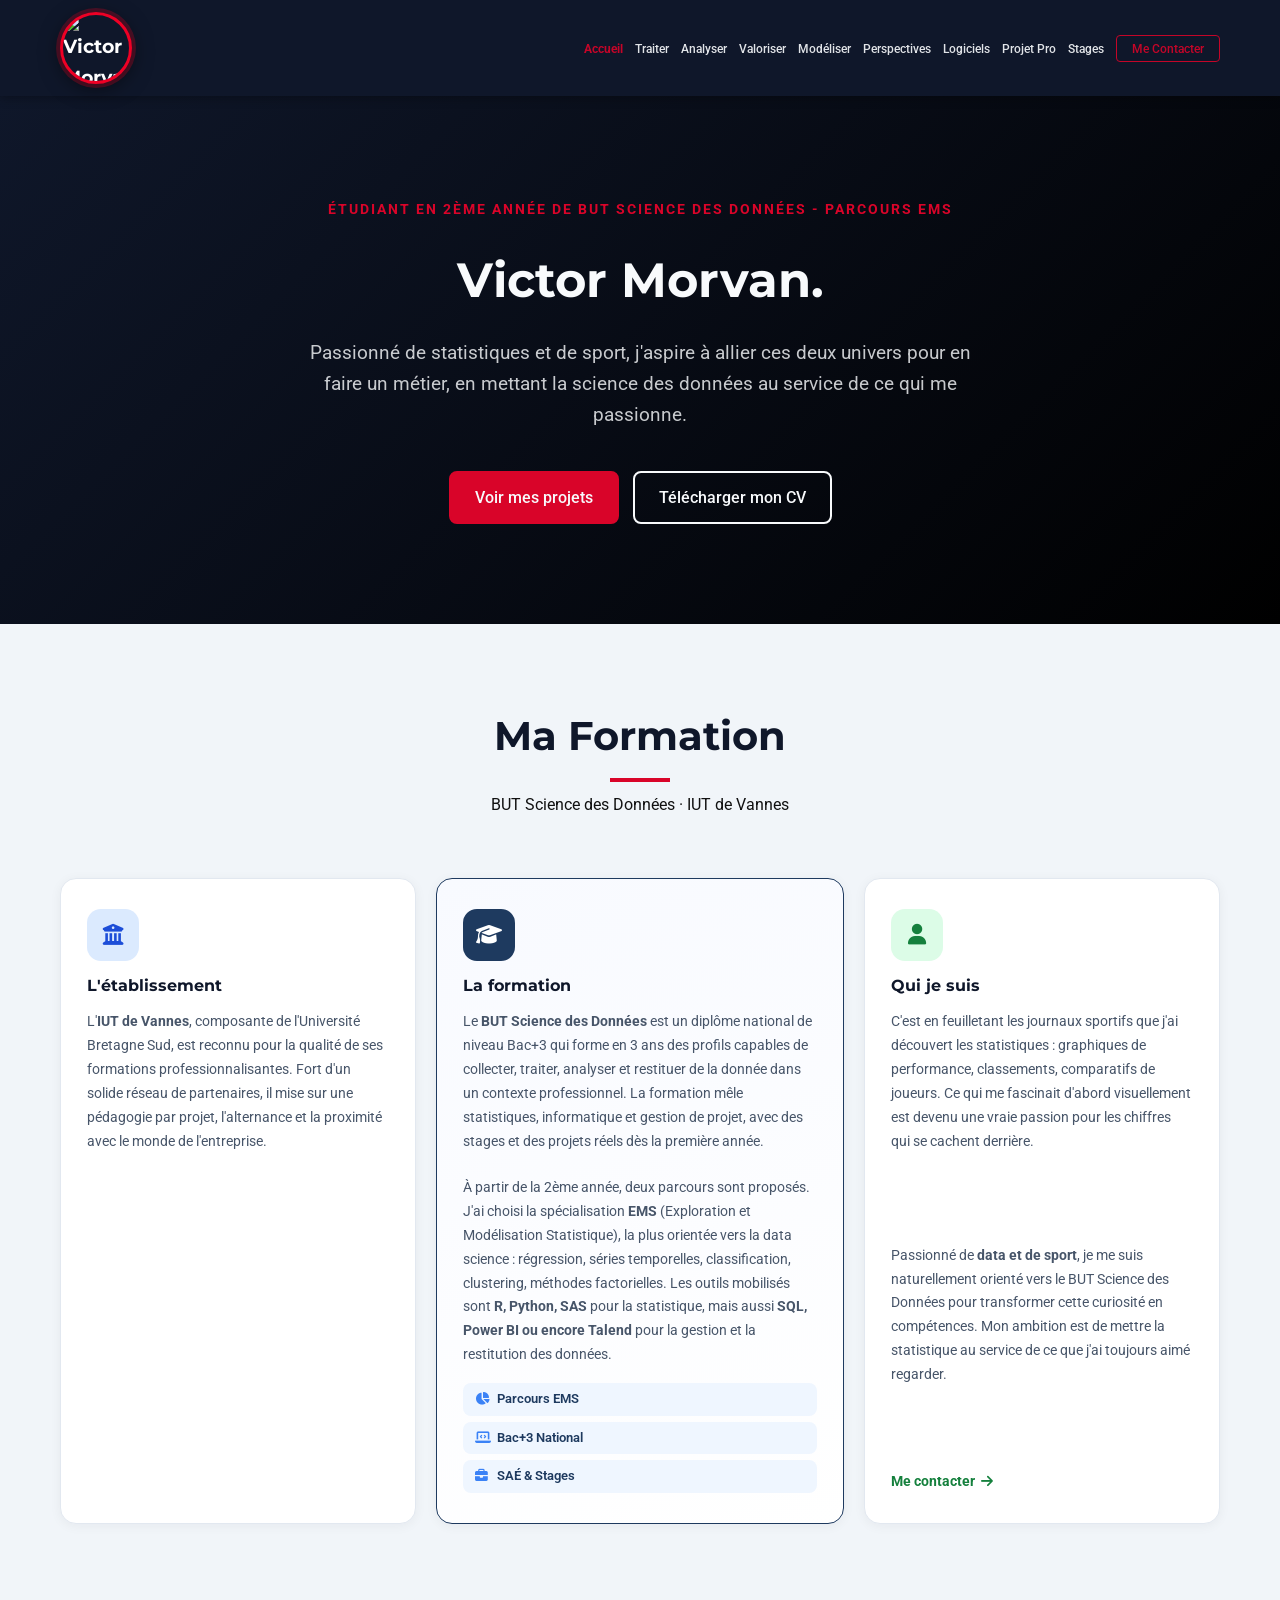
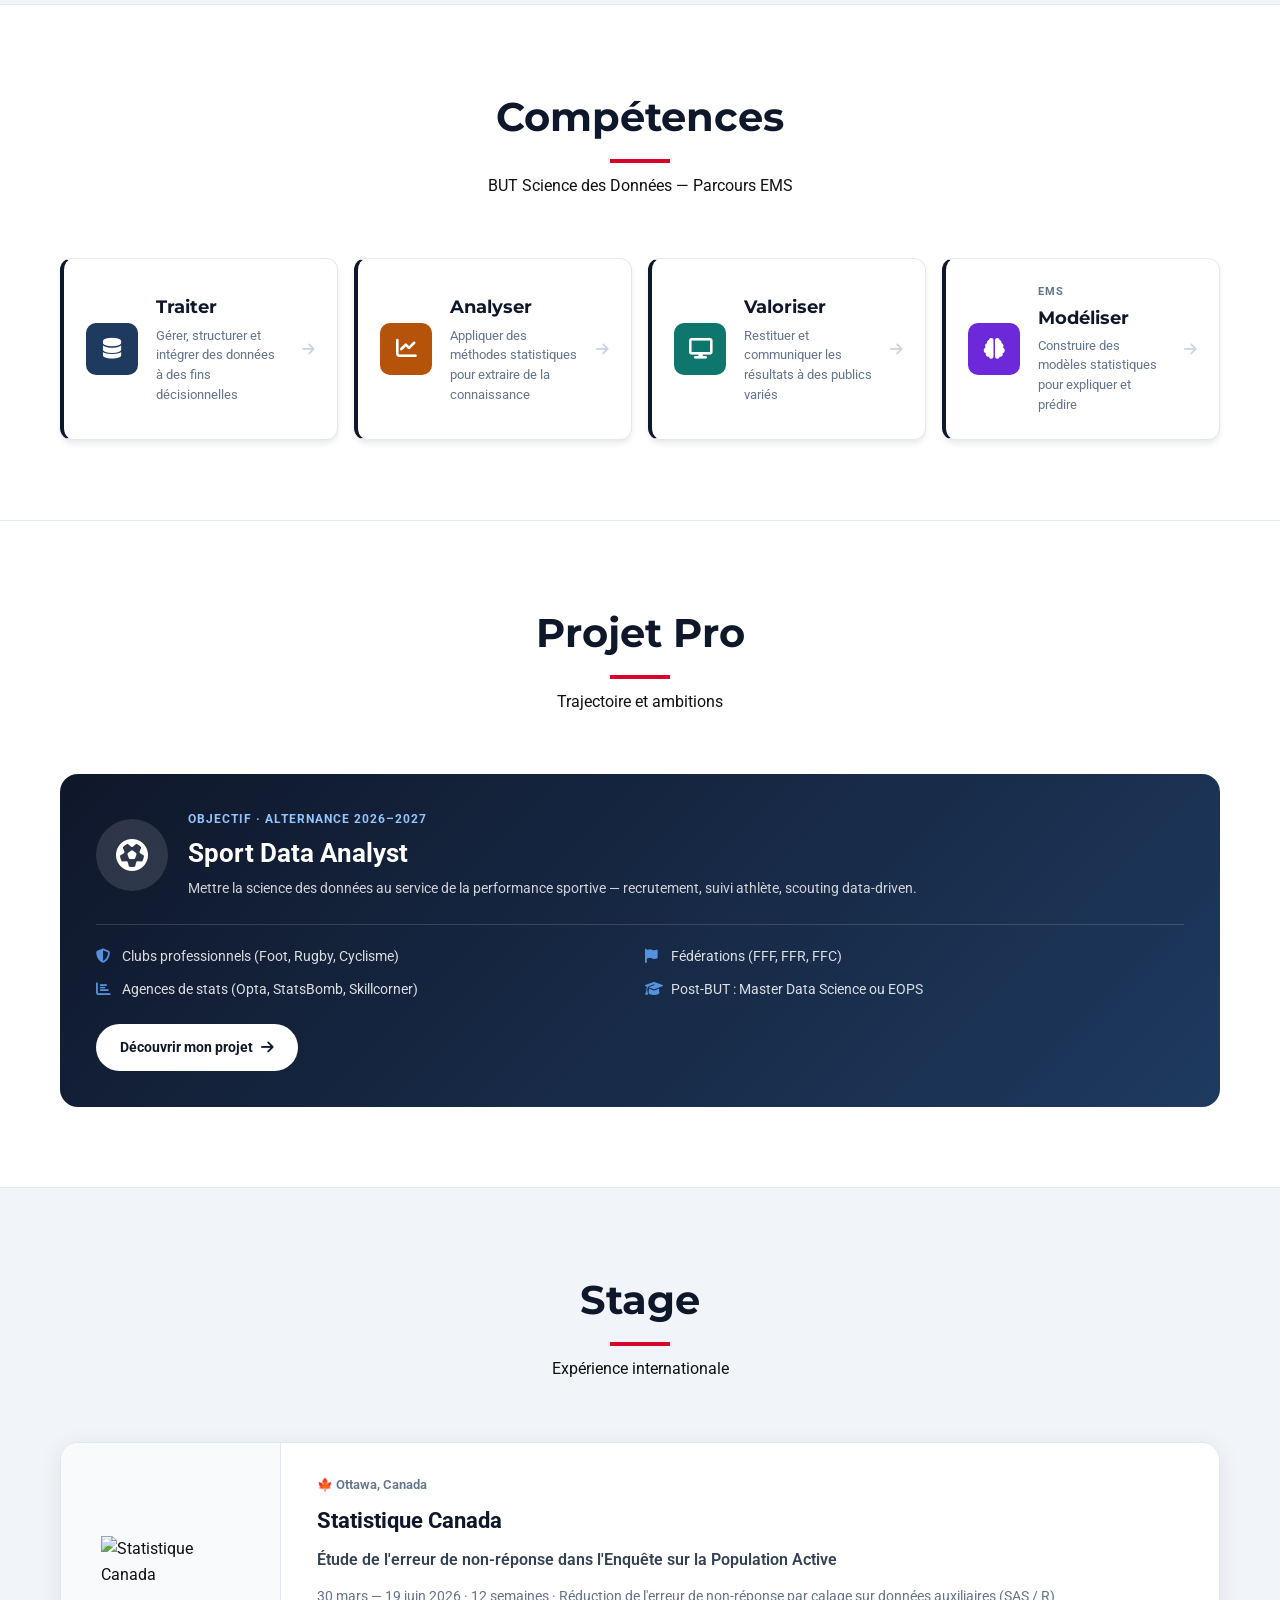
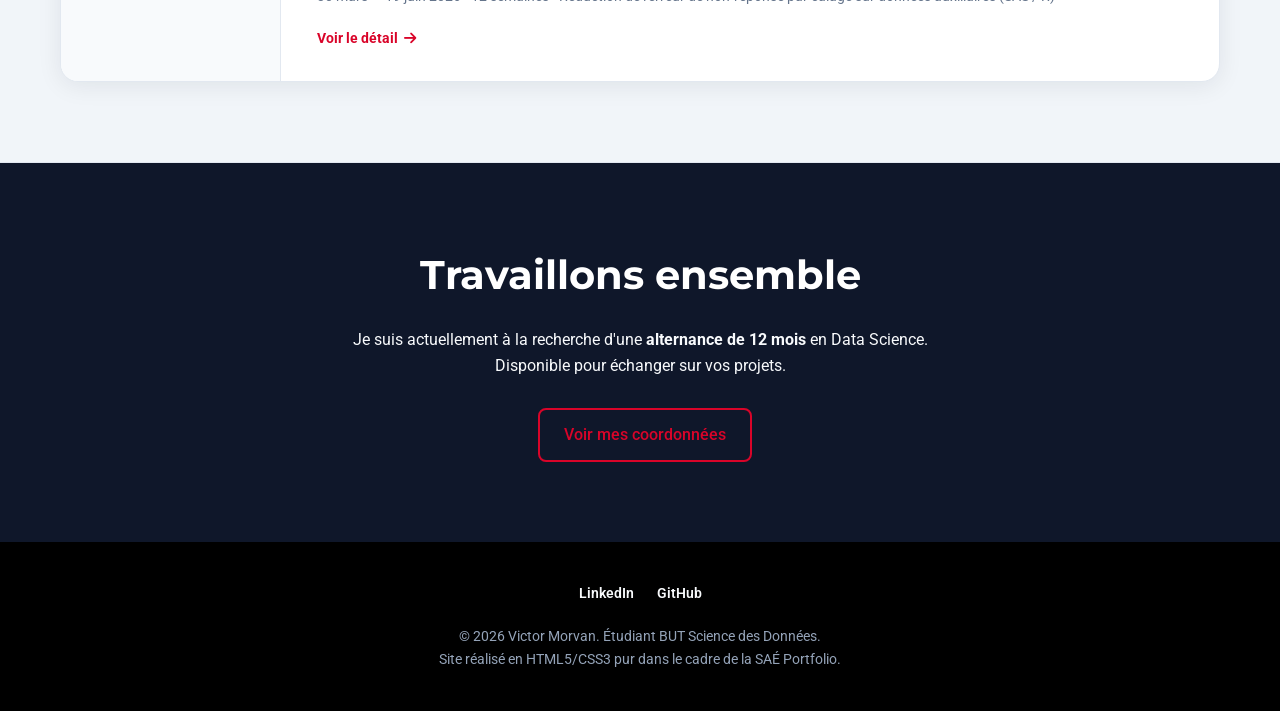
==== index.html @ 41c0182e "Add files via upload" ====
<!DOCTYPE html>
<html lang="fr">
<head>
    <meta charset="UTF-8">
    <meta name="viewport" content="width=device-width, initial-scale=1.0">
    <meta name="description" content="Portfolio Étudiant BUT Science des Données - Parcours EMS - Marketing">
    <title>Portfolio Victor Morvan</title>
    
    <link rel="stylesheet" href="css/style.css">
    <link rel="stylesheet" href="https://cdnjs.cloudflare.com/ajax/libs/font-awesome/6.5.1/css/all.min.css">
    <link rel="preconnect" href="https://fonts.googleapis.com">
    <link rel="preconnect" href="https://fonts.gstatic.com" crossorigin>
    <link href="https://fonts.googleapis.com/css2?family=Montserrat:wght@600;700&family=Roboto:wght@300;400;500&display=swap" rel="stylesheet">

<style>
/* ── Formation showcase ─────────────────────────────── */
.formation-showcase {
    display: grid;
    grid-template-columns: 280px 1fr;
    gap: 32px;
    align-items: start;
}
.formation-badge-block {
    background: linear-gradient(145deg, #1e3a5f 0%, #0f172a 100%);
    border-radius: 18px;
    padding: 32px 24px;
    color: white;
    text-align: center;
    position: sticky;
    top: 80px;
}
.formation-badge-icon {
    width: 60px; height: 60px;
    background: rgba(255,255,255,0.15);
    border-radius: 50%;
    display: flex; align-items: center; justify-content: center;
    font-size: 1.6rem; margin: 0 auto 16px;
}
.formation-badge-label {
    font-size: .72rem; font-weight: 700; letter-spacing: 1.5px;
    text-transform: uppercase; color: #93c5fd; margin-bottom: 8px;
}
.formation-badge-title {
    font-size: 1.15rem; font-weight: 700; margin-bottom: 4px;
}
.formation-badge-sub {
    font-size: .8rem; opacity: .7; margin-bottom: 16px;
}
.formation-badge-parcours {
    background: rgba(255,255,255,0.1);
    border-radius: 8px; padding: 10px 14px;
    font-size: .82rem; font-weight: 600; color: #bfdbfe;
}
.formation-pillars { display: flex; flex-direction: column; gap: 20px; }
.formation-pillar {
    display: flex; gap: 16px; align-items: flex-start;
    background: white; border-radius: 12px;
    padding: 20px; border: 1px solid #e2e8f0;
    box-shadow: 0 2px 8px rgba(15,23,42,.05);
}
.pillar-icon {
    width: 44px; height: 44px; border-radius: 10px; flex-shrink: 0;
    display: flex; align-items: center; justify-content: center; font-size: 1.1rem;
}
.pillar-content strong { display: block; font-size: .95rem; margin-bottom: 4px; color: var(--primary-navy); }
.pillar-content p { margin: 0; font-size: .86rem; color: #64748b; line-height: 1.6; }

/* ── Projet pro showcase ─────────────────────────────── */
.projet-pro-showcase {
    background: linear-gradient(135deg, #0f172a 0%, #1e3a5f 100%);
    border-radius: 18px; padding: 36px; color: white;
    display: flex; flex-direction: column; gap: 24px;
}
.projet-pro-goal { display: flex; gap: 20px; align-items: center; }
.projet-pro-goal-icon {
    width: 72px; height: 72px; flex-shrink: 0;
    background: rgba(255,255,255,0.12); border-radius: 50%;
    display: flex; align-items: center; justify-content: center;
    font-size: 2rem;
}
.projet-pro-goal-label { font-size: .72rem; font-weight: 700; letter-spacing: 1px; text-transform: uppercase; color: #93c5fd; margin-bottom: 4px; }
.projet-pro-goal-title { font-size: 1.6rem; font-weight: 700; margin-bottom: 4px; }
.projet-pro-goal-desc { font-size: .88rem; opacity: .8; line-height: 1.6; }
.projet-pro-targets {
    display: grid; grid-template-columns: 1fr 1fr; gap: 10px;
    border-top: 1px solid rgba(255,255,255,.15); padding-top: 20px;
}
.projet-pro-target {
    display: flex; align-items: center; gap: 10px;
    font-size: .88rem; opacity: .85;
}
.projet-pro-target i { color: #60a5fa; font-size: .9rem; width: 16px; }
.projet-pro-cta {
    display: inline-flex; align-items: center; gap: 8px;
    background: white; color: var(--primary-navy);
    padding: 12px 24px; border-radius: 50px; font-weight: 700;
    text-decoration: none; font-size: .9rem; align-self: flex-start;
    transition: transform .2s, box-shadow .2s;
}
.projet-pro-cta:hover { transform: translateY(-2px); box-shadow: 0 8px 24px rgba(0,0,0,.3); }

/* ── Stage showcase card ─────────────────────────────── */
.stage-showcase-card {
    display: grid; grid-template-columns: 220px 1fr;
    gap: 0; border-radius: 18px; overflow: hidden;
    text-decoration: none; color: inherit;
    border: 1px solid #e2e8f0;
    box-shadow: 0 4px 24px rgba(15,23,42,.08);
    transition: transform .2s, box-shadow .2s;
    background: white;
}
.stage-showcase-card:hover { transform: translateY(-4px); box-shadow: 0 12px 40px rgba(15,23,42,.15); }
.stage-logo-block {
    background: #f8fafc; display: flex;
    align-items: center; justify-content: center; padding: 32px;
    border-right: 1px solid #e2e8f0;
}
.stage-logo { width: 140px; object-fit: contain; }
.stage-info-block { padding: 32px 36px; display: flex; flex-direction: column; gap: 8px; }
.stage-flag { font-size: .8rem; font-weight: 600; color: #64748b; }
.stage-org { font-size: 1.4rem; font-weight: 700; color: var(--primary-navy); }
.stage-mission { font-size: 1rem; font-weight: 600; color: #334155; }
.stage-detail { font-size: .86rem; color: #64748b; line-height: 1.6; margin: 4px 0; }
.stage-cta-label { font-size: .88rem; font-weight: 700; color: var(--accent-red); margin-top: 8px; display: flex; align-items: center; gap: 6px; }

@media (max-width: 768px) {
    .formation-showcase { grid-template-columns: 1fr; }
    .formation-badge-block { position: static; }
    .projet-pro-targets { grid-template-columns: 1fr; }
    .projet-pro-goal { flex-direction: column; text-align: center; }
    .stage-showcase-card { grid-template-columns: 1fr; }
    .stage-logo-block { border-right: none; border-bottom: 1px solid #e2e8f0; padding: 24px; }
}

        /* ── Formation trio ───────────────────────────────── */
        .formation-trio {
            display: grid;
            grid-template-columns: 1fr 1.15fr 1fr;
            gap: 20px;
            align-items: stretch;
        }
        .formation-trio-card {
            background: white;
            border: 1px solid #e2e8f0;
            border-radius: 16px;
            padding: 30px 26px;
            display: flex;
            flex-direction: column;
            gap: 12px;
            box-shadow: 0 2px 12px rgba(15,23,42,.05);
            transition: transform .2s, box-shadow .2s;
        }
        .formation-trio-card:hover { transform: translateY(-4px); box-shadow: 0 10px 32px rgba(15,23,42,.1); }
        .formation-trio-center {
            border-color: #1e3a5f;
            background: linear-gradient(160deg, #f8faff 0%, white 100%);
        }
        .formation-trio-icon {
            width: 52px; height: 52px; border-radius: 14px;
            display: flex; align-items: center; justify-content: center;
            font-size: 1.3rem;
        }
        .formation-trio-card h3 {
            font-size: 1rem; font-weight: 700; color: var(--primary-navy); margin: 0;
        }
        .formation-trio-card p {
            font-size: .88rem; color: #475569; line-height: 1.7; margin: 0; flex: 1;
        }
        .formation-trio-badges {
            display: flex; flex-direction: column; gap: 6px; margin-top: 4px;
        }
        .formation-trio-badges span {
            display: flex; align-items: center; gap: 8px;
            font-size: .8rem; font-weight: 600; color: #1e3a5f;
            background: #eff6ff; padding: 6px 12px; border-radius: 8px;
        }
        .formation-trio-badges span i { color: #3b82f6; width: 14px; }
        .formation-trio-cta {
            display: inline-flex; align-items: center; gap: 6px;
            color: #15803d; font-weight: 700; font-size: .85rem;
            text-decoration: none; margin-top: 4px;
            transition: gap .2s;
        }
        .formation-trio-cta:hover { gap: 10px; }
        @media (max-width: 900px) {
            .formation-trio { grid-template-columns: 1fr; }
        }

        </style>
</head>
<body>

    <header class="main-header">
        <div class="container nav-container">
            <a href="index.html" class="logo">
                <img src="assets/Image/photo.jpg" alt="Victor Morvan" class="header-photo">
            </a>
            
            <nav>
                <ul class="nav-links">
                    <li><a href="index.html" class="active-link">Accueil</a></li>
                    
                    <li><a href="traiter.html">Traiter</a></li>
                    <li><a href="analyser.html">Analyser</a></li>
                    <li><a href="valoriser.html">Valoriser</a></li>
                    <li><a href="modeliser.html">Modéliser</a></li>
                    
                    <li><a href="perspectives.html">Perspectives</a></li>
                    <li><a href="logiciels.html">Logiciels</a></li>
                    <li><a href="projet.html">Projet Pro</a></li>
                    
                    <li><a href="stages.html">Stages</a></li>
                    <li><a href="contact.html" class="btn-nav">Me Contacter</a></li>
                </ul>
            </nav>
        </div>
    </header>

    <main>
        
        <section id="hero" class="hero-section">
            <div class="container hero-content">
                <span class="tagline">Étudiant en 2ème année de BUT Science des Données - Parcours EMS</span>
                <h1>Victor Morvan.</h1>
                <p class="hero-desc">
                    Passionné de statistiques et de sport, j'aspire à allier ces deux univers pour en faire un métier, en mettant la science des données au service de ce qui me passionne.
                </p>
                <div class="hero-btns">
                    <a href="analyser.html" class="btn btn-primary">Voir mes projets</a>
                    <a href="assets/docs/CV Victor Morvan.pdf" target="_blank" class="btn btn-outline">Télécharger mon CV</a>
                </div>
            </div>
        </section>

        <section id="formation" class="competence-section alt-bg">
            <div class="container">
                <header class="section-header">
                    <h2>Ma Formation</h2>
                    <p class="subtitle">BUT Science des Données · IUT de Vannes</p>
                </header>
                <div class="formation-trio">

                    <div class="formation-trio-card">
                        <div class="formation-trio-icon" style="background:#dbeafe;color:#1d4ed8;">
                            <i class="fa-solid fa-building-columns"></i>
                        </div>
                        <h3>L'établissement</h3>
                        <p>L'<strong>IUT de Vannes</strong>, composante de l'Université Bretagne Sud, est reconnu pour la qualité de ses formations professionnalisantes. Fort d'un solide réseau de partenaires, il mise sur une pédagogie par projet, l'alternance et la proximité avec le monde de l'entreprise.</p>
                    </div>

                    <div class="formation-trio-card formation-trio-center">
                        <div class="formation-trio-icon" style="background:#1e3a5f;color:white;">
                            <i class="fa-solid fa-graduation-cap"></i>
                        </div>
                        <h3>La formation</h3>
                        <p>Le <strong>BUT Science des Données</strong> est un diplôme national de niveau Bac+3 qui forme en 3 ans des profils capables de collecter, traiter, analyser et restituer de la donnée dans un contexte professionnel. La formation mêle statistiques, informatique et gestion de projet, avec des stages et des projets réels dès la première année.</p>
                        <p style="margin-top:10px;">À partir de la 2ème année, deux parcours sont proposés. J'ai choisi la spécialisation <strong>EMS</strong> (Exploration et Modélisation Statistique), la plus orientée vers la data science : régression, séries temporelles, classification, clustering, méthodes factorielles. Les outils mobilisés sont <strong>R, Python, SAS</strong> pour la statistique, mais aussi <strong>SQL, Power BI ou encore Talend</strong> pour la gestion et la restitution des données.</p>
                        <div class="formation-trio-badges">
                            <span><i class="fa-solid fa-chart-pie"></i> Parcours EMS</span>
                            <span><i class="fa-solid fa-laptop-code"></i> Bac+3 National</span>
                            <span><i class="fa-solid fa-briefcase"></i> SAÉ & Stages</span>
                        </div>
                    </div>

                    <div class="formation-trio-card">
                        <div class="formation-trio-icon" style="background:#dcfce7;color:#15803d;">
                            <i class="fa-solid fa-user"></i>
                        </div>
                        <h3>Qui je suis</h3>
                        <p>C'est en feuilletant les journaux sportifs que j'ai découvert les statistiques : graphiques de performance, classements, comparatifs de joueurs. Ce qui me fascinait d'abord visuellement est devenu une vraie passion pour les chiffres qui se cachent derrière.</p>
                        <p style="margin-top:10px;">Passionné de <strong>data et de sport</strong>, je me suis naturellement orienté vers le BUT Science des Données pour transformer cette curiosité en compétences. Mon ambition est de mettre la statistique au service de ce que j'ai toujours aimé regarder.</p>
                        <a href="contact.html" class="formation-trio-cta">Me contacter <i class="fa-solid fa-arrow-right"></i></a>
                    </div>

                </div>
            </div>
        </section>

<hr class="section-divider">

        <section class="competence-section">
            <div class="container">
                <header class="section-header">
                    <h2>Compétences</h2>
                    <p class="subtitle">BUT Science des Données — Parcours EMS</p>
                </header>
                <div class="competences-index-grid">
                    <a href="traiter.html" class="competence-index-card">
                        <div class="competence-index-icon" style="background:#1e3a5f;"><i class="fa-solid fa-database"></i></div>
                        <div class="competence-index-content">
                            
                            <h3>Traiter</h3>
                            <p>Gérer, structurer et intégrer des données à des fins décisionnelles</p>
                        </div>
                        <i class="fa-solid fa-arrow-right competence-index-arrow"></i>
                    </a>
                    <a href="analyser.html" class="competence-index-card">
                        <div class="competence-index-icon" style="background:#b45309;"><i class="fa-solid fa-chart-line"></i></div>
                        <div class="competence-index-content">
                            
                            <h3>Analyser</h3>
                            <p>Appliquer des méthodes statistiques pour extraire de la connaissance</p>
                        </div>
                        <i class="fa-solid fa-arrow-right competence-index-arrow"></i>
                    </a>
                    <a href="valoriser.html" class="competence-index-card">
                        <div class="competence-index-icon" style="background:#0f766e;"><i class="fa-solid fa-display"></i></div>
                        <div class="competence-index-content">
                            
                            <h3>Valoriser</h3>
                            <p>Restituer et communiquer les résultats à des publics variés</p>
                        </div>
                        <i class="fa-solid fa-arrow-right competence-index-arrow"></i>
                    </a>
                    <a href="modeliser.html" class="competence-index-card">
                        <div class="competence-index-icon" style="background:#6d28d9;"><i class="fa-solid fa-brain"></i></div>
                        <div class="competence-index-content">
                            <span class="competence-index-bc">EMS</span>
                            <h3>Modéliser</h3>
                            <p>Construire des modèles statistiques pour expliquer et prédire</p>
                        </div>
                        <i class="fa-solid fa-arrow-right competence-index-arrow"></i>
                    </a>
                </div>
            </div>
        </section>

        <hr class="section-divider">

        <section id="projet-pro" class="competence-section">
            <div class="container">
                <header class="section-header">
                    <h2>Projet Pro</h2>
                    <p class="subtitle">Trajectoire et ambitions</p>
                </header>
                <div class="projet-pro-showcase">
                    <div class="projet-pro-goal">
                        <div class="projet-pro-goal-icon"><i class="fa-solid fa-futbol"></i></div>
                        <div>
                            <div class="projet-pro-goal-label">Objectif · Alternance 2026–2027</div>
                            <div class="projet-pro-goal-title">Sport Data Analyst</div>
                            <div class="projet-pro-goal-desc">Mettre la science des données au service de la performance sportive — recrutement, suivi athlète, scouting data-driven.</div>
                        </div>
                    </div>
                    <div class="projet-pro-targets">
                        <div class="projet-pro-target"><i class="fa-solid fa-shield-halved"></i> Clubs professionnels (Foot, Rugby, Cyclisme)</div>
                        <div class="projet-pro-target"><i class="fa-solid fa-flag"></i> Fédérations (FFF, FFR, FFC)</div>
                        <div class="projet-pro-target"><i class="fa-solid fa-chart-bar"></i> Agences de stats (Opta, StatsBomb, Skillcorner)</div>
                        <div class="projet-pro-target"><i class="fa-solid fa-graduation-cap"></i> Post-BUT : Master Data Science ou EOPS</div>
                    </div>
                    <a href="projet.html" class="projet-pro-cta">Découvrir mon projet <i class="fa-solid fa-arrow-right"></i></a>
                </div>
            </div>
        </section>

        <hr class="section-divider">

        <section class="competence-section alt-bg">
            <div class="container">
                <header class="section-header">
                    <h2>Stage</h2>
                    <p class="subtitle">Expérience internationale</p>
                </header>
                <a href="stages.html" class="stage-showcase-card">
                    <div class="stage-logo-block">
                        <img src="assets/Image/stat can/stats_can_photo.jpg" alt="Statistique Canada" class="stage-logo">
                    </div>
                    <div class="stage-info-block">
                        <div class="stage-flag">🍁 Ottawa, Canada</div>
                        <div class="stage-org">Statistique Canada</div>
                        <div class="stage-mission">Étude de l'erreur de non-réponse dans l'Enquête sur la Population Active</div>
                        <div class="stage-detail">30 mars — 19 juin 2026 · 12 semaines · Réduction de l'erreur de non-réponse par calage sur données auxiliaires (SAS / R)</div>
                        <div class="stage-cta-label">Voir le détail <i class="fa-solid fa-arrow-right"></i></div>
                    </div>
                </a>
            </div>
        </section>

        <hr class="section-divider">

        <section id="contact" class="contact-section">
            <div class="container contact-content">
                <h2>Travaillons ensemble</h2>
                <p>
                    Je suis actuellement à la recherche d'une <strong>alternance de 12 mois</strong> en Data Science.
                    <br>Disponible pour échanger sur vos projets.
                </p>
                <div class="contact-actions">
                    <a href="contact.html" class="btn btn-outline">
                        Voir mes coordonnées
                    </a>
                </div>
            </div>
        </section>

    </main>

    <footer>
        <div class="container footer-content">
            <div class="social-links">
                <a href="https://www.linkedin.com/" target="_blank">LinkedIn</a>
                <a href="#" target="_blank">GitHub</a>
            </div>
            <p>&copy; 2026 Victor Morvan. Étudiant BUT Science des Données.</p>
            <p class="legal">Site réalisé en HTML5/CSS3 pur dans le cadre de la SAÉ Portfolio.</p>
        </div>
    </footer>

</body>
</html>
---- css/style.css ----
/* =========================================
   1. VARIABLES & RESET (Charte Graphique)
   ========================================= */
:root {
    /* PALETTE DE COULEURS */
    --primary-navy: #0f172a;      /* Bleu marine très profond */
    --secondary-navy: #1e293b;    /* Bleu marine clair */
    --accent-red: #d90429;        /* Rouge vif */
    --accent-red-dark: #b90524;   /* Rouge sombre */
    
    --text-main: #111111;         /* Noir */
    --text-muted: #64748b;        /* Gris */
    --text-light: #f8fafc;        /* Blanc */
    
    --bg-white: #ffffff;
    --bg-light: #f1f5f9;          /* Gris pâle */
    
    /* TYPOGRAPHIE & DIVERS */
    --font-heading: 'Montserrat', sans-serif;
    --font-body: 'Roboto', sans-serif;
    --container-width: 1200px;
    --radius: 8px;
    --shadow: 0 4px 6px -1px rgba(15, 23, 42, 0.1);
}

* {
    margin: 0;
    padding: 0;
    box-sizing: border-box;
}

html {
    scroll-behavior: smooth;
}

body {
    font-family: var(--font-body);
    color: var(--text-main);
    line-height: 1.6;
    background-color: var(--bg-white);
}

/* =========================================
   2. COMPOSANTS GLOBAUX
   ========================================= */
.container {
    max-width: var(--container-width);
    margin: 0 auto;
    padding: 0 20px;
}

h1, h2, h3 {
    font-family: var(--font-heading);
    font-weight: 700;
}

a {
    text-decoration: none;
    color: inherit;
    transition: 0.3s;
}

/* Boutons */
.btn {
    display: inline-block;
    padding: 12px 24px;
    border-radius: var(--radius);
    font-weight: 500;
    cursor: pointer;
    text-align: center;
}

.btn-primary {
    background-color: var(--accent-red);
    color: var(--text-light);
    border: 2px solid var(--accent-red);
}

.btn-primary:hover {
    background-color: var(--accent-red-dark);
    border-color: var(--accent-red-dark);
}

.btn-outline {
    background-color: transparent;
    color: var(--text-light);
    border: 2px solid var(--text-light);
    margin-left: 10px;
}

.btn-outline:hover {
    background-color: var(--text-light);
    color: var(--primary-navy);
}

/* Badges */
.badges-container {
    display: flex;
    gap: 10px;
    justify-content: center;
    flex-wrap: wrap;
    margin-top: 15px;
}

.badge {
    background-color: rgba(15, 23, 42, 0.05);
    color: var(--primary-navy);
    padding: 5px 12px;
    border-radius: 50px;
    font-size: 0.85rem;
    font-weight: 600;
    border: 1px solid rgba(15, 23, 42, 0.1);
}

/* =========================================
   3. HEADER & NAVIGATION
   ========================================= */
.main-header {
    background-color: var(--primary-navy);
    color: var(--text-light);
    padding: 12px 0;
    position: sticky;
    top: 0;
    z-index: 1000;
    box-shadow: 0 2px 10px rgba(0,0,0,0.3);
}

.nav-container {
    display: flex;
    justify-content: space-between;
    align-items: center;
}

/* Logo avec Photo et Nom */
.logo {
    display: flex;
    align-items: center;
    gap: 15px;
    font-family: var(--font-heading);
    font-size: 1.2rem;
    font-weight: 700;
    color: var(--text-light);
}

/* =============================================
   PHOTO AGRANDIE & QUALITÉ AMÉLIORÉE
   ============================================= */
.header-photo {
    height: 72px;
    width: 72px;
    border-radius: 50%;
    object-fit: cover;
    object-position: center 30%; /* Plus bas pour voir visage + épaules */
    border: 3px solid var(--accent-red);
    box-shadow:
        0 0 0 4px rgba(217, 4, 41, 0.25),
        0 4px 20px rgba(0, 0, 0, 0.55);
    transition: transform 0.3s ease, box-shadow 0.3s ease;

    /* Qualité maximale du rendu image */
    image-rendering: -webkit-optimize-contrast;
    image-rendering: crisp-edges;
    -webkit-backface-visibility: hidden;
    backface-visibility: hidden;
    transform: translateZ(0);
    -webkit-transform: translateZ(0);
    will-change: transform;
    filter: contrast(1.04) saturate(1.08) brightness(1.02);
}

.header-photo:hover {
    transform: translateZ(0) scale(1.06);
    box-shadow:
        0 0 0 5px rgba(217, 4, 41, 0.4),
        0 6px 22px rgba(0, 0, 0, 0.65);
}

.nav-links {
    display: flex;
    list-style: none;
    gap: 12px;
    align-items: center;
}

.nav-links a {
    font-size: 0.78rem;
    font-weight: 500;
    opacity: 0.9;
    white-space: nowrap;
}

.nav-links a:hover {
    color: var(--accent-red);
    opacity: 1;
}

.btn-nav {
    border: 1px solid var(--accent-red);
    padding: 5px 15px;
    border-radius: 4px;
    color: var(--accent-red) !important;
}

.btn-nav:hover {
    background-color: var(--accent-red);
    color: white !important;
}

/* =========================================
   4. SECTION HERO (Accueil)
   ========================================= */
.hero-section {
    background: linear-gradient(135deg, var(--primary-navy) 0%, #000000 100%);
    color: var(--text-light);
    padding: 100px 0;
    text-align: center;
}

.tagline {
    text-transform: uppercase;
    letter-spacing: 2px;
    font-size: 0.9rem;
    color: var(--accent-red);
    font-weight: 700;
}

.hero-content h1 {
    font-size: 3rem;
    margin: 20px 0;
}

.hero-content .highlight {
    color: #cbd5e1;
    border-bottom: 3px solid var(--accent-red);
}

.hero-desc {
    max-width: 700px;
    margin: 0 auto 40px auto;
    font-size: 1.2rem;
    opacity: 0.8;
}

/* =========================================
   5. SECTIONS COMPÉTENCES (Général)
   ========================================= */
.competence-section {
    padding: 80px 0;
}

.alt-bg {
    background-color: var(--bg-light);
}

.section-header {
    text-align: center;
    margin-bottom: 60px;
}

.section-header h2 {
    font-size: 2.5rem;
    color: var(--primary-navy);
    margin-bottom: 10px;
    position: relative;
    display: inline-block;
}

.section-header h2::after {
    content: '';
    display: block;
    width: 60px;
    height: 4px;
    background-color: var(--accent-red);
    margin: 10px auto 0 auto;
}

.section-divider {
    border: 0;
    height: 1px;
    background: #e2e8f0;
}

/* =========================================
   6. CARTES PROJETS
   ========================================= */
.projects-grid {
    display: grid;
    grid-template-columns: repeat(auto-fit, minmax(320px, 1fr)); 
    gap: 30px;
}

.project-card {
    background: var(--bg-white);
    border-radius: var(--radius);
    overflow: hidden;
    box-shadow: var(--shadow);
    transition: transform 0.3s ease;
    border-top: 4px solid var(--primary-navy);
}

.project-card:hover {
    transform: translateY(-5px);
    border-top-color: var(--accent-red);
}

.card-image {
    height: 200px;
    background-color: #e2e8f0;
    display: flex;
    align-items: center;
    justify-content: center;
}

.card-image img {
    width: 100%;
    height: 100%;
    object-fit: cover;
}

.card-content {
    padding: 25px;
}

.sae-ref {
    display: inline-block;
    font-size: 0.8rem;
    color: var(--accent-red);
    font-weight: 700;
    text-transform: uppercase;
    margin-bottom: 10px;
}

.tech-stack {
    display: flex;
    gap: 8px;
    flex-wrap: wrap;
    margin-top: 15px;
}

.tech-stack span {
    background-color: var(--primary-navy);
    color: white;
    font-size: 0.75rem;
    padding: 4px 8px;
    border-radius: 4px;
}

/* =========================================
   7. SECTIONS LOGICIELS & STAGES
   ========================================= */
.software-grid {
    display: grid;
    grid-template-columns: repeat(auto-fit, minmax(300px, 1fr));
    gap: 30px;
    margin-top: 20px;
}

.software-category h3 {
    color: var(--accent-red);
    font-size: 1.2rem;
    margin-bottom: 15px;
    border-left: 3px solid var(--primary-navy);
    padding-left: 10px;
}

.tags-group {
    display: flex;
    flex-wrap: wrap;
    gap: 10px;
}

.tech-tag {
    background-color: white;
    border: 1px solid #e2e8f0;
    padding: 8px 15px;
    border-radius: 6px;
    font-weight: 500;
    color: var(--primary-navy);
    box-shadow: 0 2px 4px rgba(0,0,0,0.05);
    transition: 0.2s;
}

.tech-tag:hover {
    background-color: var(--primary-navy);
    color: white;
    border-color: var(--primary-navy);
}

/* TIMELINE */
.timeline {
    position: relative;
    max-width: 900px;
    margin: 0 auto;
}

.timeline-item {
    display: flex;
    gap: 30px;
    margin-bottom: 40px;
}

.timeline-date {
    flex: 0 0 150px;
    text-align: right;
    font-weight: 700;
    color: var(--accent-red);
    padding-top: 20px;
}

.timeline-content {
    flex: 1;
    padding: 25px;
    background: white;
    border-radius: var(--radius);
    box-shadow: var(--shadow);
    border-top: 4px solid var(--primary-navy);
}

/* =========================================
   8. SECTION CONTACT (Bas de page Index)
   ========================================= */
.contact-section {
    background-color: var(--primary-navy);
    color: var(--text-light);
    text-align: center;
    padding: 80px 0;
}

.contact-content h2 {
    color: white;
    margin-bottom: 20px;
    font-size: 2.5rem;
}

.contact-actions {
    display: flex;
    gap: 20px;
    justify-content: center;
    margin-top: 30px;
    flex-wrap: wrap;
}

/* =========================================
   9. FOOTER
   ========================================= */
footer {
    background-color: #000000;
    color: #94a3b8;
    padding: 40px 0;
    text-align: center;
    font-size: 0.9rem;
}

.social-links {
    margin-bottom: 20px;
}

.social-links a {
    color: var(--text-light);
    margin: 0 10px;
    font-weight: 600;
}
/* =========================================
   12. STYLES PAGES INTERNES (Modéliser)
   ========================================= */

/* Hero spécifique pour les pages compétences */
.skill-hero {
    background-color: var(--bg-light);
    padding: 80px 0 40px 0;
    text-align: center;
    border-bottom: 1px solid #e2e8f0;
}

.skill-hero h1 {
    font-size: 2.5rem;
    color: var(--primary-navy);
    margin-bottom: 20px;
}

.skill-desc {
    max-width: 800px;
    margin: 0 auto;
    font-size: 1.1rem;
    color: var(--text-muted);
}

/* Style pour le lien actif dans le menu */
.active-link {
    color: var(--accent-red) !important;
    font-weight: 700 !important;
}

/* Cartes détaillées avec liste à puces */
.project-card.full-detail {
    border-left: 5px solid var(--accent-red); /* Bordure rouge à gauche pour l'importance */
}

.card-top {
    display: flex;
    justify-content: space-between;
    align-items: center;
    margin-bottom: 15px;
    flex-wrap: wrap;
    gap: 10px;
}

.red-badge {
    background-color: #fee2e2;
    color: var(--accent-red);
    border: 1px solid #fecaca;
}

.context {
    font-style: italic;
    font-size: 0.9rem;
    margin-bottom: 15px;
    color: var(--text-main);
}

.proof-content h4 {
    font-size: 1rem;
    color: var(--primary-navy);
    margin-bottom: 10px;
    text-transform: uppercase;
    font-weight: 700;
}

.proof-content ul {
    list-style: none;
    margin-bottom: 20px;
}

.proof-content li {
    margin-bottom: 8px;
    font-size: 0.95rem;
    color: #475569;
}

.proof-content i {
    color: var(--accent-red);
    margin-right: 8px;
    font-size: 0.8rem;
}

.btn-text {
    font-weight: 600;
    color: var(--primary-navy);
    text-decoration: none;
    font-size: 0.9rem;
}

.btn-text:hover {
    color: var(--accent-red);
    text-decoration: underline;
}

/* Bouton de navigation en bas */
.nav-footer-section {
    padding: 40px 0;
    text-align: center;
}

.dark-btn {
    border-color: var(--primary-navy);
    color: var(--primary-navy);
}

.dark-btn:hover {
    background-color: var(--primary-navy);
    color: white;
}
/* =========================================
   10. STYLE PAGE CONTACT (Logos & Grille)
   ========================================= */
/* 1. La Grille (Rectangles larges) */
.contact-grid {
    display: grid;
    /* Largeur minimale de 350px pour des cases imposantes */
    grid-template-columns: repeat(auto-fit, minmax(350px, 1fr));
    gap: 30px;
    margin-top: 50px;
    text-align: left;
}

/* 2. Les Cartes (Contact Item) */
.contact-item {
    background: rgba(255, 255, 255, 0.05);
    /* Gros padding pour l'aspect "grand rectangle" */
    padding: 40px 30px; 
    border-radius: var(--radius);
    display: flex;
    align-items: center;
    gap: 25px;
    border: 1px solid rgba(255, 255, 255, 0.1);
    transition: 0.3s;
    text-decoration: none;
    color: inherit;
    min-height: 120px;
}

.contact-item:hover {
    background: rgba(255, 255, 255, 0.1);
    transform: translateY(-5px);
    border-color: var(--accent-red);
}

/* 3. Les Icônes (Ronds rouges) */
.icon-box {
    width: 50px;
    height: 50px;
    background-color: var(--accent-red);
    color: white;
    border-radius: 50%;
    display: flex;
    align-items: center;
    justify-content: center;
    font-size: 1.2rem;
    flex-shrink: 0;
}

/* 4. Textes détails */
.contact-details h3 {
    font-size: 0.8rem;
    color: var(--text-muted);
    text-transform: uppercase;
    margin-bottom: 5px;
    letter-spacing: 1px;
}

.contact-details a, 
.contact-details span {
    font-size: 1rem;
    font-weight: 500;
}

.full-page-contact {
    min-height: 80vh;
    display: flex;
    align-items: center;
    justify-content: center;
}

/* =========================================
   STYLE SPÉCIFIQUE : BOUTON ROUGE (Ajouté)
   ========================================= */
.contact-section .btn-outline {
    border: 2px solid var(--accent-red); /* Bordure Rouge */
    color: var(--accent-red);            /* Texte Rouge */
    background-color: transparent;
}

.contact-section .btn-outline:hover {
    background-color: var(--accent-red); /* Fond Rouge au survol */
    color: white;                        /* Texte Blanc */
    border-color: var(--accent-red);
}


/* =========================================
   11. RESPONSIVE (Mobile)
   ========================================= */
@media (max-width: 768px) {
    .nav-links {
        display: none; 
    }
    
    .nav-container {
        justify-content: center;
    }

    .hero-content h1 {
        font-size: 2rem;
    }

    .hero-btns {
        flex-direction: column;
        display: flex;
        gap: 15px;
    }
    
    .timeline-item {
        flex-direction: column;
        gap: 10px;
    }
    
    .timeline-date {
        text-align: left;
        padding-top: 0;
    }

    .contact-grid {
        grid-template-columns: 1fr;
    }

    .header-photo {
        height: 75px;
        width: 75px;
    }
}

/* =========================================
   13. PAGES COMPÉTENCES — NOUVEAU SYSTÈME
   ========================================= */

/* ── Hero compétence ── */
.skill-hero .highlight {
    color: var(--primary-navy);
    border-bottom: 4px solid var(--accent-red);
    padding-bottom: 2px;
}

.ac-overview-grid {
    display: flex;
    gap: 16px;
    justify-content: center;
    flex-wrap: wrap;
    margin-top: 36px;
}

.ac-overview-col {
    background: white;
    border-radius: 10px;
    padding: 18px 24px;
    min-width: 260px;
    box-shadow: var(--shadow);
    border-top: 3px solid var(--primary-navy);
    flex: 1;
    max-width: 340px;
}

.ac-overview-level {
    display: block;
    font-size: 0.7rem;
    font-weight: 700;
    text-transform: uppercase;
    letter-spacing: 1.5px;
    color: var(--text-muted);
    margin-bottom: 12px;
}

.ac-overview-list {
    display: flex;
    flex-wrap: wrap;
    gap: 7px;
}

.ac-pill {
    font-size: 0.75rem;
    font-weight: 600;
    padding: 4px 10px;
    border-radius: 20px;
    font-family: monospace;
}

.ac-pill-s1 {
    background: #dbeafe;
    color: #1e40af;
}

.ac-pill-s2 {
    background: #d1fae5;
    color: #065f46;
}

/* ── Section level badge ── */
.section-level-badge {
    display: inline-block;
    font-size: 0.7rem;
    font-weight: 700;
    padding: 4px 12px;
    border-radius: 20px;
    background: #dbeafe;
    color: #1e40af;
    margin-left: 12px;
    vertical-align: middle;
    font-family: var(--font-body);
    letter-spacing: 0.5px;
}

.section-level-badge--s2 {
    background: #d1fae5;
    color: #065f46;
}

.section-level-badge--multi {
    background: #fef3c7;
    color: #92400e;
}

/* ── Carte SAÉ principale ── */
.sae-card-full {
    background: white;
    border-radius: 12px;
    box-shadow: 0 2px 20px rgba(15,23,42,0.08);
    overflow: hidden;
    border-left: 5px solid var(--accent-red);
    margin-bottom: 32px;
}

.sae-card-header {
    display: flex;
    align-items: center;
    justify-content: space-between;
    padding: 18px 28px;
    background: var(--primary-navy);
    flex-wrap: wrap;
    gap: 12px;
}

.sae-card-header-left {
    display: flex;
    align-items: center;
    gap: 10px;
    flex-wrap: wrap;
}

.sae-code-badge {
    font-family: monospace;
    font-size: 0.8rem;
    font-weight: 700;
    color: white;
    background: rgba(255,255,255,0.15);
    padding: 4px 10px;
    border-radius: 5px;
    letter-spacing: 0.5px;
}

.sae-sem-badge {
    font-size: 0.72rem;
    font-weight: 700;
    padding: 4px 10px;
    border-radius: 20px;
    letter-spacing: 0.5px;
}

.sem-s1 { background: #dbeafe; color: #1e40af; }
.sem-s2 { background: #bfdbfe; color: #1d4ed8; }
.sem-s3 { background: #d1fae5; color: #065f46; }
.sem-s4 { background: #a7f3d0; color: #064e3b; }

.sae-blocs-mini {
    display: flex;
    gap: 6px;
    flex-wrap: wrap;
}

.bloc-mini {
    font-size: 0.72rem;
    font-weight: 600;
    padding: 3px 9px;
    border-radius: 4px;
    display: flex;
    align-items: center;
    gap: 5px;
}

.bloc-traiter-mini   { background: rgba(219,234,254,0.2); color: #93c5fd; border: 1px solid rgba(147,197,253,0.3); }
.bloc-analyser-mini  { background: rgba(254,243,199,0.2); color: #fcd34d; border: 1px solid rgba(252,211,77,0.3); }
.bloc-valoriser-mini { background: rgba(209,250,229,0.2); color: #6ee7b7; border: 1px solid rgba(110,231,183,0.3); }
.bloc-modeliser-mini { background: rgba(237,233,254,0.2); color: #c4b5fd; border: 1px solid rgba(196,181,253,0.3); }

.btn-modal-open {
    display: flex;
    align-items: center;
    gap: 7px;
    font-size: 0.82rem;
    font-weight: 600;
    padding: 7px 16px;
    border-radius: 6px;
    border: 1.5px solid rgba(255,255,255,0.35);
    background: transparent;
    color: white;
    cursor: pointer;
    transition: 0.2s;
    white-space: nowrap;
}

.btn-modal-open:hover {
    background: rgba(255,255,255,0.15);
    border-color: rgba(255,255,255,0.6);
}

/* ── Corps de la carte SAÉ ── */
.sae-card-body {
    padding: 28px 28px 0 28px;
}

.sae-card-title {
    font-size: 1.25rem;
    color: var(--primary-navy);
    font-family: var(--font-heading);
    font-weight: 700;
    padding: 24px 28px 8px 28px;
}

.sae-card-context {
    font-size: 0.95rem;
    color: #475569;
    line-height: 1.7;
    padding: 0 28px 8px 28px;
    border-left: none;
}

/* ── Sections internes ── */
.sae-section {
    padding: 20px 28px;
    border-top: 1px solid #f1f5f9;
}

.sae-section:last-child {
    padding-bottom: 28px;
}

.sae-section-label {
    display: flex;
    align-items: center;
    gap: 8px;
    font-size: 0.72rem;
    font-weight: 700;
    text-transform: uppercase;
    letter-spacing: 1.5px;
    color: var(--text-muted);
    margin-bottom: 14px;
}

.sae-section-label i {
    color: var(--accent-red);
    font-size: 0.85rem;
}

/* ── Compétences acquises (lisibles) ── */
.competences-list {
    display: flex;
    flex-wrap: wrap;
    gap: 8px;
}

.competence-tag {
    display: flex;
    align-items: center;
    gap: 6px;
    font-size: 0.85rem;
    font-weight: 500;
    padding: 6px 14px;
    border-radius: 6px;
    background: #f8fafc;
    color: var(--primary-navy);
    border: 1px solid #e2e8f0;
    transition: 0.2s;
}

.competence-tag i {
    color: var(--accent-red);
    font-size: 0.75rem;
}

.competence-tag:hover {
    background: var(--primary-navy);
    color: white;
    border-color: var(--primary-navy);
}

.competence-tag:hover i {
    color: #f87171;
}

/* ── Outils ── */
.outils-list {
    display: flex;
    flex-wrap: wrap;
    gap: 8px;
}

.outil-tag {
    display: flex;
    align-items: center;
    gap: 7px;
    font-size: 0.82rem;
    font-weight: 600;
    padding: 6px 14px;
    border-radius: 6px;
    background: var(--primary-navy);
    color: white;
    transition: 0.2s;
}

.outil-tag i {
    opacity: 0.75;
    font-size: 0.85rem;
}

.outil-tag:hover {
    background: var(--accent-red);
}

/* ── Captures ── */
.captures-grid {
    display: grid;
    grid-template-columns: repeat(auto-fit, minmax(200px, 1fr));
    gap: 14px;
}

.capture-slot {
    border-radius: 10px;
    overflow: hidden;
    position: relative;
    background: #f8fafc;
    border: 1px solid #e2e8f0;
}

.capture-slot img {
    width: 100%;
    height: auto;
    display: block;
    border-radius: 10px;
    object-fit: contain;
    image-rendering: high-quality;
    transition: transform 0.3s;
    cursor: zoom-in;
}

.capture-slot img:hover {
    transform: scale(1.01);
}

.empty-slot {
    display: flex;
    flex-direction: column;
    align-items: center;
    justify-content: center;
    gap: 10px;
    background: #f8fafc;
    border: 2px dashed #cbd5e1;
    border-radius: 8px;
    color: #94a3b8;
    font-size: 0.82rem;
    font-weight: 500;
    padding: 20px;
    text-align: center;
    min-height: 120px;
}

.empty-slot i {
    font-size: 1.5rem;
    color: #cbd5e1;
}

/* ── Cartes transversales ── */
.transversal-grid {
    display: grid;
    grid-template-columns: repeat(auto-fit, minmax(300px, 1fr));
    gap: 20px;
}

.transversal-card {
    background: white;
    border-radius: 10px;
    padding: 22px;
    box-shadow: var(--shadow);
    border: 1px solid #e2e8f0;
    cursor: pointer;
    transition: 0.25s;
    border-top: 3px solid #e2e8f0;
}

.transversal-card:hover {
    border-top-color: var(--accent-red);
    transform: translateY(-4px);
    box-shadow: 0 8px 24px rgba(15,23,42,0.12);
}

.transversal-card-top {
    display: flex;
    align-items: center;
    gap: 8px;
    margin-bottom: 12px;
}

.transversal-card h4 {
    font-size: 0.95rem;
    font-family: var(--font-heading);
    color: var(--primary-navy);
    margin-bottom: 8px;
}

.transversal-card p {
    font-size: 0.85rem;
    color: var(--text-muted);
    line-height: 1.6;
    margin-bottom: 14px;
}

.transversal-blocs {
    display: flex;
    flex-wrap: wrap;
    gap: 6px;
    margin-bottom: 14px;
}

.transversal-blocs .bloc-mini {
    background: transparent;
    border-color: #e2e8f0;
    color: var(--text-muted);
}

.transversal-blocs .bloc-mini i {
    color: var(--accent-red);
}

.transversal-cta {
    font-size: 0.82rem;
    font-weight: 700;
    color: var(--accent-red);
    display: flex;
    align-items: center;
    gap: 6px;
    margin-top: 4px;
}

/* ── Navigation bas de page ── */
.nav-footer-flex {
    display: flex;
    justify-content: space-between;
    align-items: center;
    max-width: 500px;
    margin: 0 auto;
    gap: 16px;
}


/* =========================================
   14. MODAL SAÉ — SYSTÈME FICHE COMPLÈTE
   ========================================= */
#sae-modal {
    display: none;
    position: fixed;
    inset: 0;
    z-index: 2000;
}
#sae-modal.is-open { display: block; }

.sae-modal-overlay {
    position: absolute;
    inset: 0;
    background: rgba(0,0,0,0.6);
    backdrop-filter: blur(4px);
    animation: overlayIn .2s ease;
}
@keyframes overlayIn { from{opacity:0} to{opacity:1} }

.sae-modal-panel {
    position: absolute;
    top: 50%; left: 50%;
    transform: translate(-50%,-50%);
    width: min(860px, 94vw);
    max-height: 88vh;
    background: #fff;
    border-radius: 14px;
    box-shadow: 0 24px 80px rgba(0,0,0,0.28);
    display: flex;
    flex-direction: column;
    overflow: hidden;
    animation: panelIn .25s cubic-bezier(.34,1.56,.64,1);
}
@keyframes panelIn {
    from{opacity:0;transform:translate(-50%,-47%)}
    to{opacity:1;transform:translate(-50%,-50%)}
}

.sae-modal-header {
    display: flex;
    align-items: flex-start;
    justify-content: space-between;
    gap: 16px;
    padding: 22px 28px 18px;
    border-bottom: 1px solid #e2e8f0;
    background: var(--primary-navy);
    flex-shrink: 0;
}
.modal-header-left { display:flex; flex-direction:column; gap:8px; }
.modal-code-sem { display:flex; align-items:center; gap:10px; }
.modal-code {
    font-family: monospace;
    font-size:.8rem; font-weight:700;
    color:rgba(255,255,255,.7);
    letter-spacing:.05em; text-transform:uppercase;
}
.modal-sem {
    font-size:.72rem; font-weight:700;
    padding:3px 10px; border-radius:20px;
}
.modal-title {
    font-size:1.05rem; font-weight:700;
    color:#fff; line-height:1.35; margin:0;
    font-family: var(--font-heading);
    max-width:680px;
}
.modal-close {
    background:rgba(255,255,255,.1);
    border:1px solid rgba(255,255,255,.25);
    border-radius:8px;
    width:36px; height:36px;
    display:flex; align-items:center; justify-content:center;
    cursor:pointer; color:#fff; font-size:15px;
    flex-shrink:0; transition:.15s;
}
.modal-close:hover { background:rgba(255,255,255,.25); }

.sae-modal-body {
    flex:1; overflow-y:auto;
    padding:24px 28px;
    display:flex; flex-direction:column; gap:20px;
}
.modal-intro {
    font-size:.93rem; line-height:1.75;
    color:#475569;
    padding:14px 16px;
    background:#f8fafc;
    border-radius:8px;
    border-left:3px solid #e2e8f0;
    margin:0;
}
.modal-blocs-label {
    font-size:.7rem; font-weight:700;
    letter-spacing:.08em; text-transform:uppercase;
    color:#94a3b8; display:block; margin-bottom:10px;
}
.modal-tabs { display:flex; flex-wrap:wrap; gap:8px; }
.modal-tab {
    display:flex; align-items:center; gap:7px;
    padding:7px 16px; border-radius:8px;
    border:1.5px solid var(--tab-border, #e2e8f0);
    background:transparent;
    color:var(--tab-text, #1e293b);
    font-size:.82rem; font-weight:600;
    cursor:pointer; transition:.15s;
}
.modal-tab:hover, .modal-tab.active {
    background:var(--tab-bg, #f1f5f9);
    box-shadow:0 2px 8px rgba(0,0,0,.08);
}
.modal-tab-content { margin-top:4px; }
.modal-panel-content {
    display:none; flex-direction:column; gap:18px;
    animation:fadeIn .18s ease;
}
.modal-panel-content.active { display:flex; }
@keyframes fadeIn { from{opacity:0;transform:translateY(4px)} to{opacity:1;transform:translateY(0)} }

.panel-section-label {
    font-size:.7rem; font-weight:700;
    letter-spacing:.08em; text-transform:uppercase;
    color:#94a3b8; display:block; margin-bottom:8px;
}
.panel-acs { display:flex; flex-direction:column; }
.panel-ac-list { display:flex; flex-wrap:wrap; gap:6px; }
.ac-badge {
    font-size:.75rem; font-weight:600;
    font-family:monospace; padding:3px 9px;
    border-radius:5px; border:1px solid;
}
.panel-desc p { font-size:.93rem; line-height:1.8; color:#1f2937; margin:0; }
.panel-outil-list { display:flex; flex-wrap:wrap; gap:6px; }
.outil-badge {
    font-size:.8rem; font-weight:500;
    padding:4px 11px; border-radius:6px;
    background:#f1f5f9; color:#334155;
    border:1px solid #e2e8f0;
}
.modal-images { display:grid; grid-template-columns:repeat(auto-fit,minmax(220px,1fr)); gap:12px; }
.modal-img-wrapper {
    border-radius:8px; overflow:hidden;
    border:1px solid #e2e8f0;
    aspect-ratio:16/9; background:#f8fafc;
    position:relative;
}
.modal-img-wrapper img { width:100%; height:100%; object-fit:cover; display:block; }
.modal-img-wrapper.img-missing {
    display:flex; align-items:center; justify-content:center;
    border:2px dashed #cbd5e1;
}
.modal-img-wrapper.img-missing img { display:none; }
.img-placeholder-label { display:none; font-size:.8rem; color:#94a3b8; font-style:italic; }
.modal-img-wrapper.img-missing .img-placeholder-label { display:flex; align-items:center; gap:6px; }

.sae-modal-footer {
    padding:14px 28px;
    border-top:1px solid #e2e8f0;
    display:flex; align-items:center; gap:12px;
    flex-shrink:0; flex-wrap:wrap;
    background:#f8fafc;
}
.footer-label { font-size:.8rem; color:#64748b; display:flex; align-items:center; gap:6px; white-space:nowrap; }
.footer-links { display:flex; flex-wrap:wrap; gap:8px; }
.footer-link {
    font-size:.8rem; font-weight:600;
    padding:5px 12px; border-radius:6px;
    border:1px solid; text-decoration:none;
    display:flex; align-items:center; gap:6px;
    transition:.15s;
}
.footer-link:hover { opacity:.8; transform:translateY(-1px); }

@media(max-width:640px){
    .sae-modal-header,.sae-modal-body,.sae-modal-footer { padding-left:16px; padding-right:16px; }
    .modal-title { font-size:.95rem; }
}


/* =========================================
   15. GRILLE COMPÉTENCES — INDEX
   ========================================= */
.competences-index-grid {
    display: grid;
    grid-template-columns: repeat(auto-fit, minmax(260px, 1fr));
    gap: 16px;
}

.competence-index-card {
    display: flex;
    align-items: center;
    gap: 18px;
    padding: 24px 22px;
    background: white;
    border-radius: 12px;
    border: 1px solid #e2e8f0;
    border-left: 4px solid var(--primary-navy);
    box-shadow: var(--shadow);
    text-decoration: none;
    color: inherit;
    transition: 0.25s;
}

.competence-index-card:hover {
    border-left-color: var(--accent-red);
    transform: translateY(-4px);
    box-shadow: 0 8px 28px rgba(15,23,42,0.12);
}

.competence-index-icon {
    width: 52px;
    height: 52px;
    background: var(--primary-navy);
    border-radius: 10px;
    display: flex;
    align-items: center;
    justify-content: center;
    font-size: 1.3rem;
    color: white;
    flex-shrink: 0;
    transition: 0.25s;
}

.competence-index-card:hover .competence-index-icon {
    background: var(--accent-red);
}

.competence-index-content {
    flex: 1;
}

.competence-index-bc {
    font-size: 0.68rem;
    font-weight: 700;
    text-transform: uppercase;
    letter-spacing: 1px;
    color: var(--text-muted);
    display: block;
    margin-bottom: 3px;
}

.competence-index-content h3 {
    font-size: 1.1rem;
    color: var(--primary-navy);
    margin-bottom: 4px;
    font-family: var(--font-heading);
}

.competence-index-content p {
    font-size: 0.82rem;
    color: var(--text-muted);
    line-height: 1.5;
    margin: 0;
}

.competence-index-arrow {
    color: #cbd5e1;
    font-size: 0.9rem;
    flex-shrink: 0;
    transition: 0.25s;
}

.competence-index-card:hover .competence-index-arrow {
    color: var(--accent-red);
    transform: translateX(3px);
}


/* ── Bouton téléchargement rapport ── */
.btn-download-sae {
    display: inline-flex;
    align-items: center;
    gap: 9px;
    padding: 10px 20px;
    background: var(--primary-navy);
    color: white;
    border-radius: 8px;
    font-size: .88rem;
    font-weight: 600;
    text-decoration: none;
    transition: .2s;
    margin: 4px 0 8px 0;
}
.btn-download-sae:hover { background: var(--accent-red); }
.btn-download-sae i { font-size: 1rem; }

/* ── Bandeau "aussi dans" ── */
.sae-also-in {
    display: flex;
    align-items: center;
    gap: 8px;
    flex-wrap: wrap;
    padding: 8px 28px;
    background: #f8fafc;
    border-bottom: 1px solid #e2e8f0;
    font-size: .78rem;
    color: var(--text-muted);
}
.sae-also-in span {
    display: flex;
    align-items: center;
    gap: 5px;
    font-weight: 500;
}
.also-in-link {
    display: inline-flex;
    align-items: center;
    gap: 5px;
    font-size: .78rem;
    font-weight: 600;
    padding: 3px 10px;
    border-radius: 5px;
    border: 1px solid #e2e8f0;
    background: white;
    color: var(--primary-navy);
    text-decoration: none;
    transition: .15s;
}
.also-in-link:hover {
    background: var(--primary-navy);
    color: white;
    border-color: var(--primary-navy);
}

/* ── Groupes par semestre (accordéon) ── */
.sae-page-container {
    padding-top: 40px;
    padding-bottom: 40px;
    display: flex;
    flex-direction: column;
    gap: 0;
}

.sem-group {
    border-radius: 12px;
    overflow: hidden;
    border: 1px solid #e2e8f0;
    margin-bottom: 20px;
    box-shadow: 0 2px 12px rgba(15,23,42,0.06);
}

.sem-toggle {
    width: 100%;
    display: flex;
    align-items: center;
    justify-content: space-between;
    padding: 16px 24px;
    background: var(--primary-navy);
    border: none;
    cursor: pointer;
    font-family: var(--font-heading);
    font-size: 1rem;
    font-weight: 600;
    color: white;
    text-align: left;
    transition: background .2s;
    gap: 12px;
}

.sem-toggle:hover { background: #1e3a5f; }

.sem-toggle-label {
    display: flex;
    align-items: center;
    gap: 12px;
}

.sem-badge-pill {
    font-size: .72rem;
    font-weight: 700;
    padding: 3px 10px;
    border-radius: 20px;
    letter-spacing: .5px;
    white-space: nowrap;
}

.sem-toggle-icon {
    font-size: .85rem;
    opacity: .8;
    transition: transform .25s ease;
    flex-shrink: 0;
}

.sem-content {
    background: var(--bg-white);
    overflow: hidden;
    max-height: 9999px;
    transition: max-height .35s ease;
}

.sem-content.collapsed {
    max-height: 0;
}

.sem-cards-inner {
    padding: 24px;
    display: flex;
    flex-direction: column;
    gap: 24px;
}

/* Remove old section-divider between cards */
.sem-cards-inner .sae-card-full {
    margin-bottom: 0;
}

/* ═══════════════════════════════════════
   UNIFORMISATION HAUTEUR DES CARTES SAE
═══════════════════════════════════════ */

/* Contexte : max 3 lignes pour toutes les cartes */
.sae-card-context {
    display: -webkit-box;
    -webkit-line-clamp: 3;
    -webkit-box-orient: vertical;
    overflow: hidden;
}

/* Competences : max 2 rangees */
.competences-list {
    max-height: 90px;
    overflow: hidden;
}

/* Captures : hauteur fixe, image recadree */
.captures-grid {
    grid-template-columns: repeat(2, 1fr);
}

.capture-slot {
    height: 150px;
}

.capture-slot img {
    width: 100%;
    height: 100%;
    object-fit: cover;
}
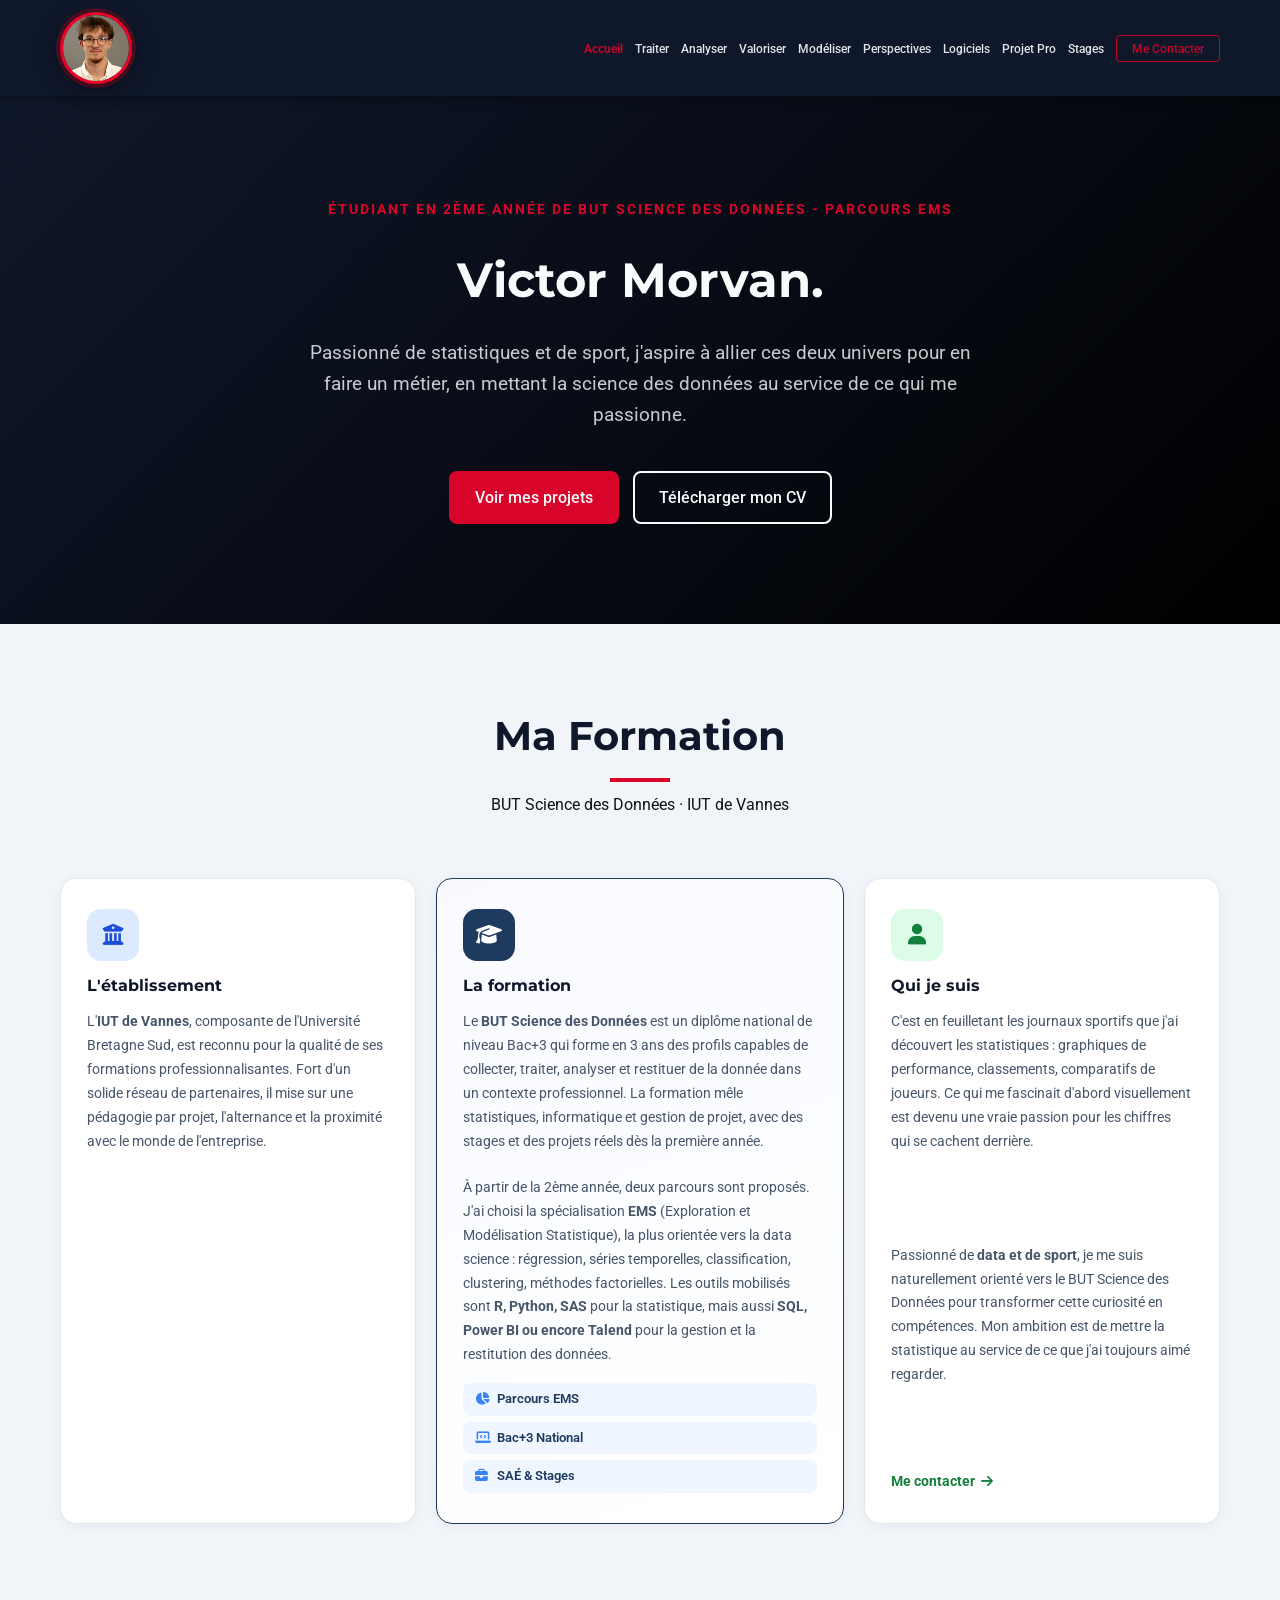
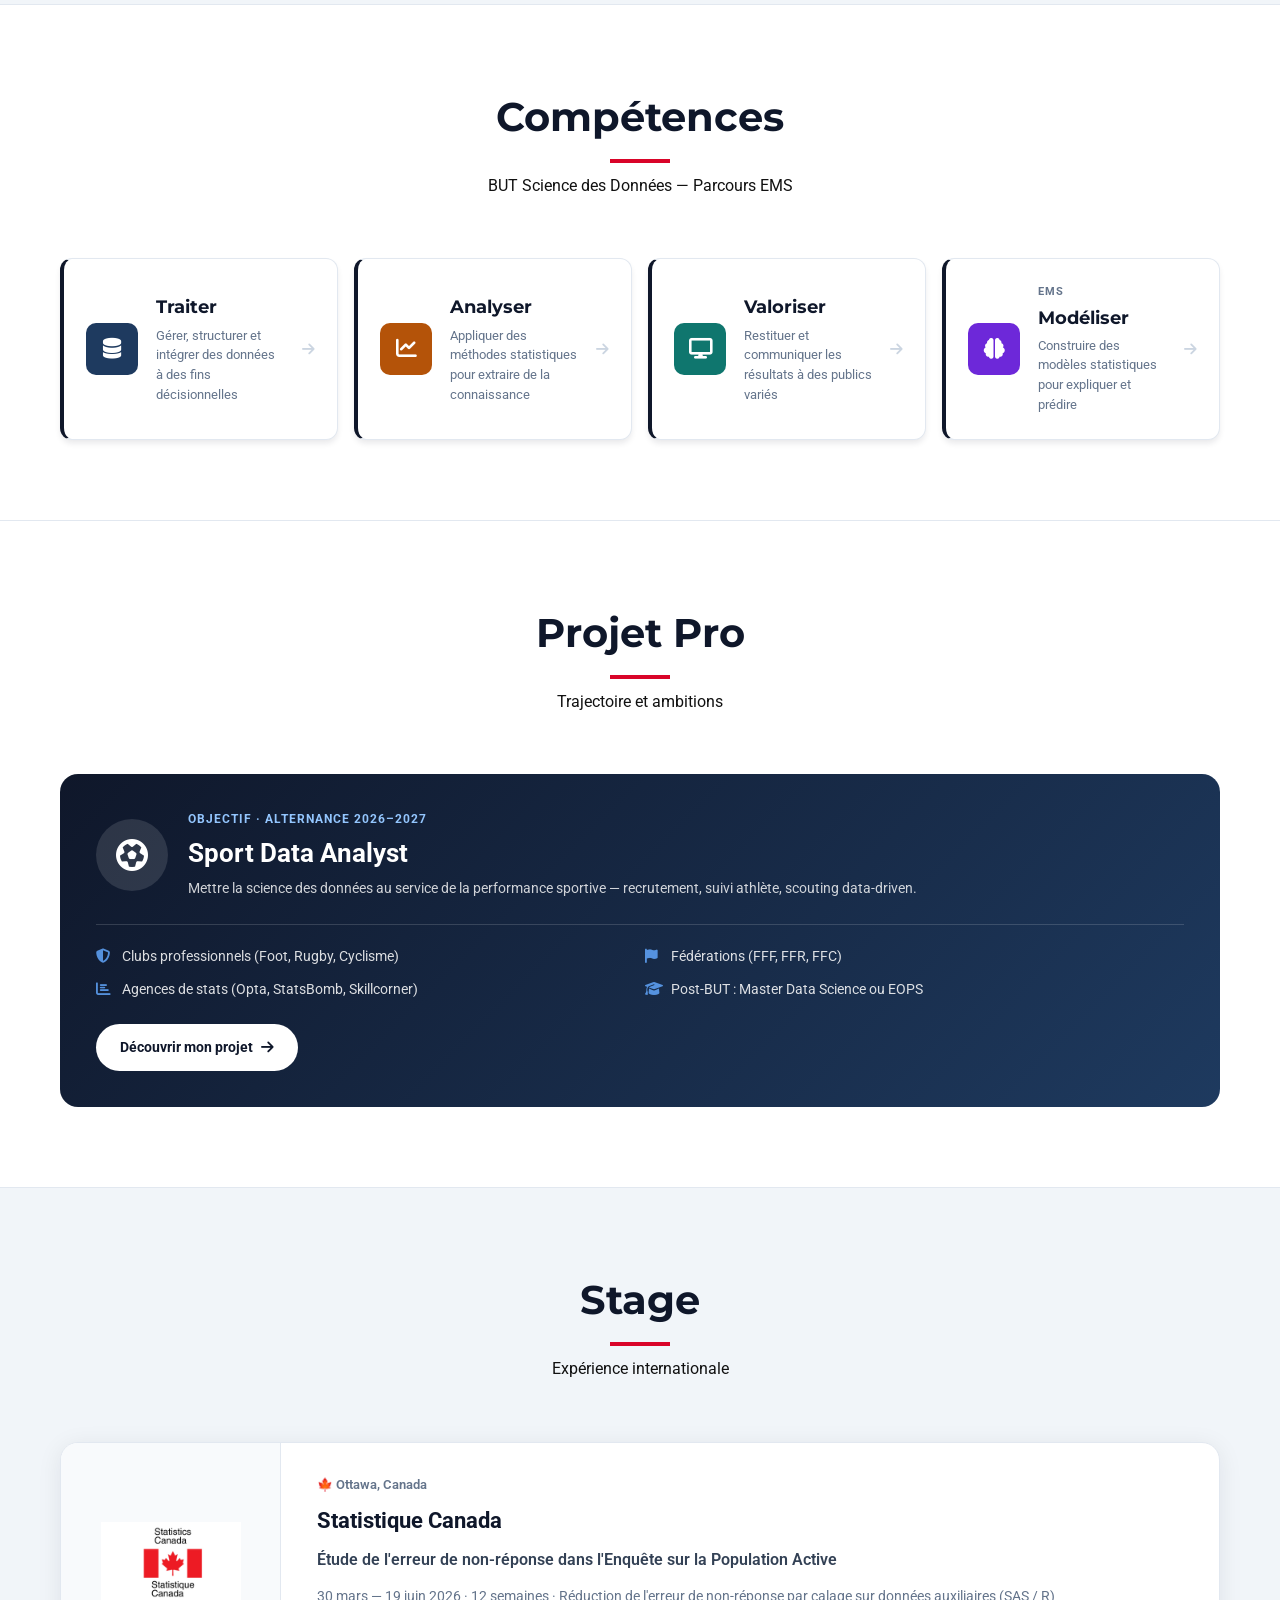
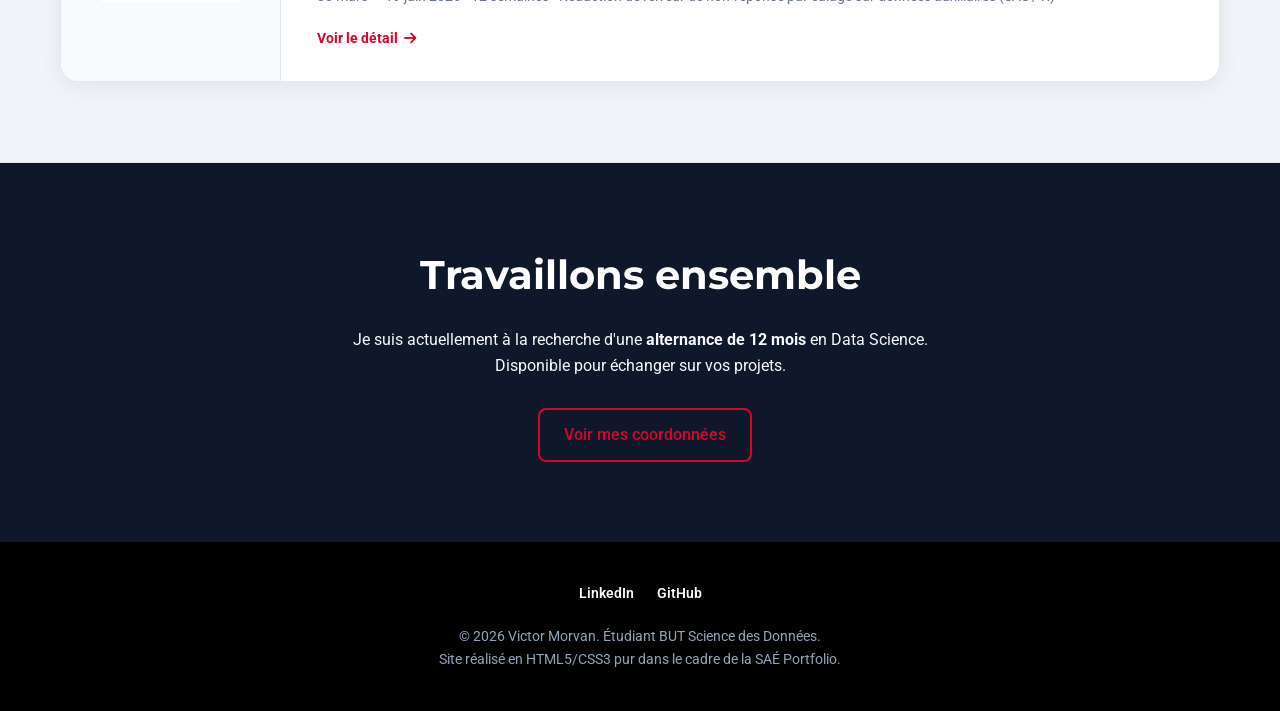
==== commit 718034f2: "Add files via upload" ====
--- a/index.html
+++ b/index.html
@@ -227,7 +227,7 @@
                 </p>
                 <div class="hero-btns">
                     <a href="analyser.html" class="btn btn-primary">Voir mes projets</a>
-                    <a href="assets/docs/CV Victor Morvan.pdf" target="_blank" class="btn btn-outline">Télécharger mon CV</a>
+                    <a href="assets/Docs/CV Victor Morvan.pdf" target="_blank" class="btn btn-outline">Télécharger mon CV</a>
                 </div>
             </div>
         </section>
